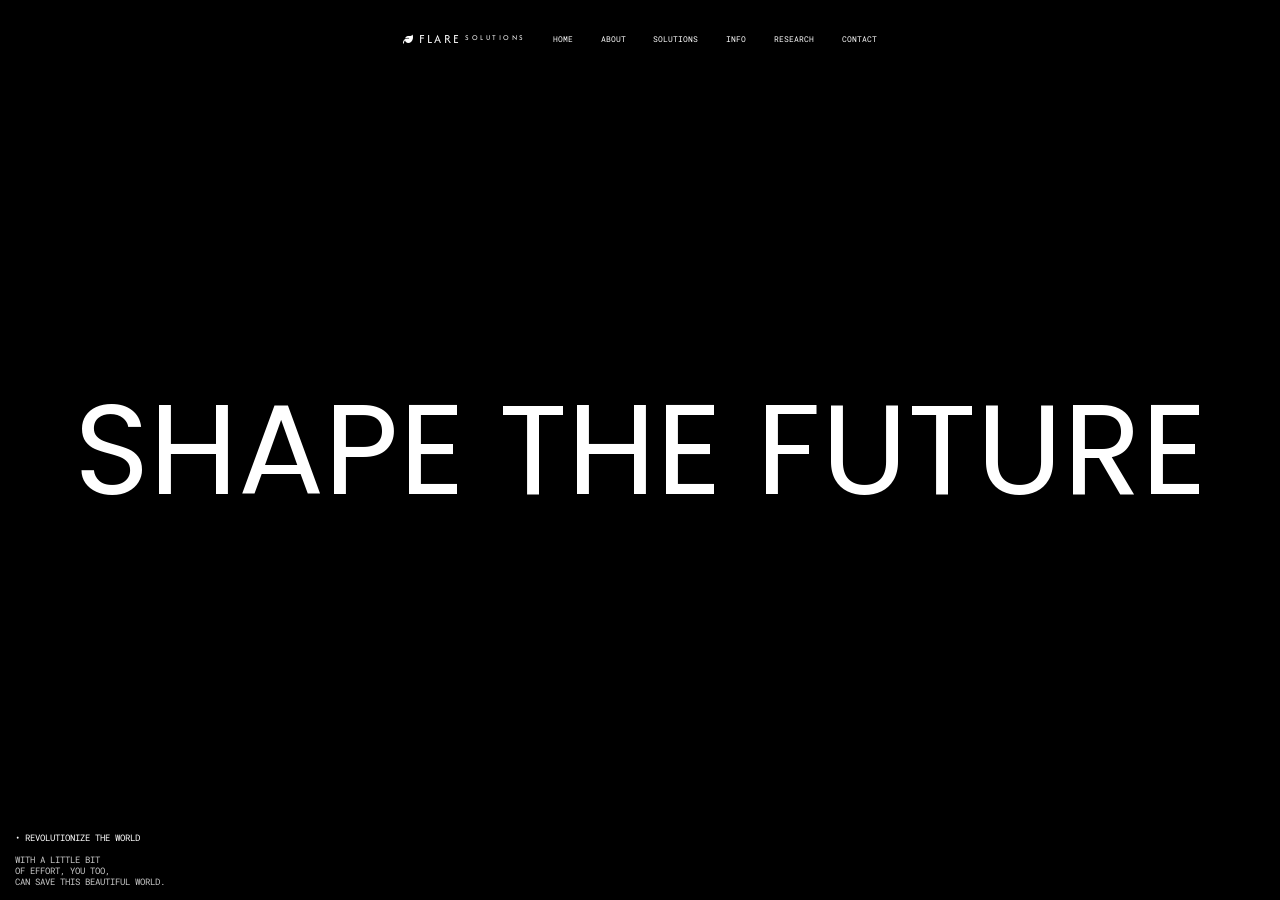
==== index.html @ 669eff5c "Add files via upload" ====
<!DOCTYPE html>
<html lang="en">
    <head>
        <meta charset="UTF-8" />
        <meta name="viewport" content="width=device-width, initial-scale=1.0" />
        <title>TSA</title>
        <!-- FONT AWESOME -->
        <link
            rel="stylesheet"
            href="https://cdnjs.cloudflare.com/ajax/libs/font-awesome/6.4.2/css/all.min.css"
        />
        <!-- STYLESHEETS -->
        <link rel="stylesheet" href="css/styles.css" />
    </head>
    <body>
        <!-- NAVBAR (WINDOW 1) -->
        <div id="nav">
            <div id="navLogo">
                <i class="fa-solid fa-leaf"></i>
                <span
                    >FLARE
                    <span>SOLUTIONS</span>
                </span>
            </div>
            <div id="navLinks">
                <a href="/">HOME</a>
                <a href="/">ABOUT</a>
                <a href="/">SOLUTIONS</a>
                <a href="/">INFO</a>
                <a href="/">RESEARCH</a>
                <a href="/">CONTACT</a>
            </div>
        </div>
        <!-- MAIN VIDEO (WINDOW 1) -->
        <video id="mainVideo" disablePictureInPicture autoplay loop muted>
            <source src="videos/final.mp4" type="video/mp4" />
        </video>
        <!-- TITLE -->
        <span id="title">SHAPE THE FUTURE</span>
        <!-- DESC (WINDOW 1) -->
        <span id="desc">
            <span>• REVOLUTIONIZE THE WORLD</span>
            <br /><br />
            WITH A LITTLE BIT <br />OF EFFORT, YOU TOO,<br />
            CAN SAVE THIS BEAUTIFUL WORLD.</span
        >
        <script src="js/scripts.js"></script>
    </body>
</html>
---- css/styles.css ----
@import url("https://fonts.googleapis.com/css2?family=Afacad&family=Poppins:wght@500&family=Roboto+Mono&display=swap");

body {
    color: white;
    background: black;
    font-family: "Roboto Mono", monospace;
}

a {
    color: white;
    text-decoration: none;
}

/* NAVBAR */

#nav {
    position: absolute;
    top: 1.5vw;
    left: 50%;
    transform: translateX(-50%);
    width: 40vw;
    height: 3vw;
    background: rgba(0, 0, 0, 0.1);
    backdrop-filter: blur(1vw);
}

#navLogo {
    position: relative;
    top: 50%;
    left: 1.5vw;
    transform: translateY(-50%);
    width: 5vw;
    font-size: 0.8vw;
    cursor: pointer;
    font-family: "Afacad", sans-serif;
    transition: 0.25s;
}

#navLogo:hover {
    color: red;
}

#navLogo > span {
    margin-left: 0.3vw;
    letter-spacing: 0.2vw;
    font-size: 1vw;
}

#navLogo > span > span {
    position: absolute;
    top: 0.1vw;
    margin-left: 0.25vw;
    font-size: 0.6vw;
}

#navLinks {
    position: absolute;
    top: 50%;
    right: 1.5vw;
    transform: translateY(-50%);
    font-size: 0.65vw;
}

#navLinks > a::before {
    content: "• ";
    opacity: 0%;
}

#navLinks > a:hover::before {
    opacity: 100%;
}

#navLinks > a {
    margin-left: 1vw;
}

#navLinks > a:hover,
#navLinks > a:hover::before {
    color: red;
    transition: 0.25s;
}

/* VIDEO */

#mainVideo {
    position: absolute;
    top: 0;
    left: 0;
    width: 100vw;
    height: 100vh;
    object-fit: cover;
    opacity: 60%;
    z-index: -1;
}

/* TITLE/DESC */

#title {
    position: absolute;
    top: 50%;
    left: 50%;
    transform: translate(-50%, -50%);
    font-size: 10vw;
    width: 100vw;
    font-family: "Poppins", sans-serif;
    text-align: center;
    filter: invert(0);
    mix-blend-mode: difference;
}

#desc {
    font-size: 0.7vw;
    position: absolute;
    left: 1.2vw;
    bottom: 1vw;
    color: rgb(200, 200, 200);
}

#desc > span {
    color: white;
}
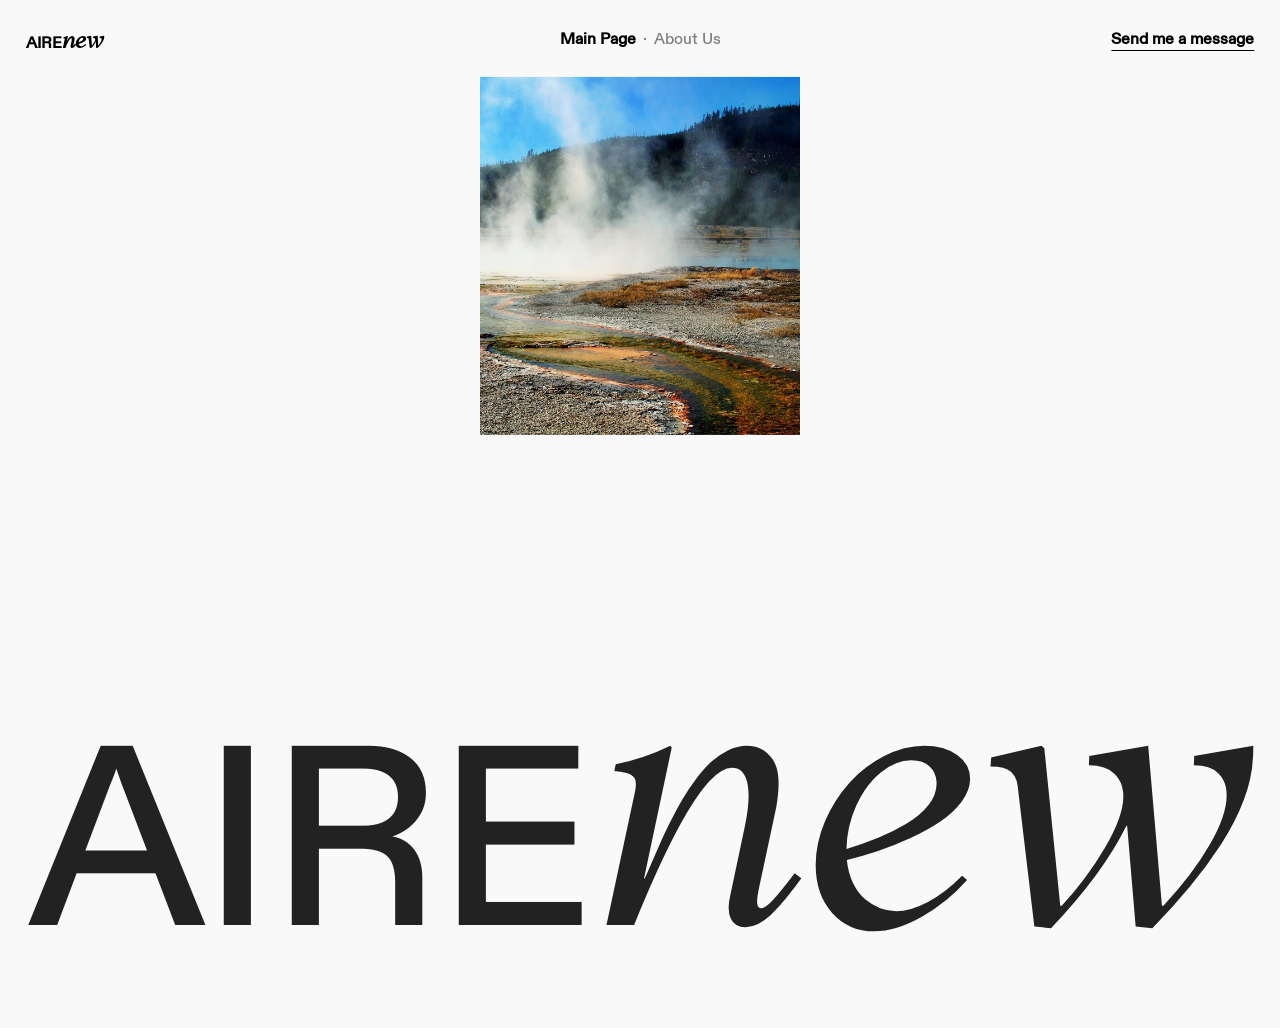
==== commit 8058f33c: "Add files via upload" ====
--- a/index.html
+++ b/index.html
@@ -1,49 +1,34 @@
 <!DOCTYPE html>
 <html lang="en">
-    <head>
-        <meta charset="UTF-8" />
-        <meta name="viewport" content="width=device-width, initial-scale=1.0" />
-        <title>TSA</title>
-        <!-- FONT AWESOME -->
-        <link
-            rel="stylesheet"
-            href="https://cdnjs.cloudflare.com/ajax/libs/font-awesome/6.4.2/css/all.min.css"
-        />
-        <!-- STYLESHEETS -->
-        <link rel="stylesheet" href="css/styles.css" />
-    </head>
-    <body>
-        <!-- NAVBAR (WINDOW 1) -->
-        <div id="nav">
-            <div id="navLogo">
-                <i class="fa-solid fa-leaf"></i>
-                <span
-                    >FLARE
-                    <span>SOLUTIONS</span>
-                </span>
-            </div>
-            <div id="navLinks">
-                <a href="/">HOME</a>
-                <a href="/">ABOUT</a>
-                <a href="/">SOLUTIONS</a>
-                <a href="/">INFO</a>
-                <a href="/">RESEARCH</a>
-                <a href="/">CONTACT</a>
-            </div>
-        </div>
-        <!-- MAIN VIDEO (WINDOW 1) -->
-        <video id="mainVideo" disablePictureInPicture autoplay loop muted>
-            <source src="videos/final.mp4" type="video/mp4" />
-        </video>
-        <!-- TITLE -->
-        <span id="title">SHAPE THE FUTURE</span>
-        <!-- DESC (WINDOW 1) -->
-        <span id="desc">
-            <span>• REVOLUTIONIZE THE WORLD</span>
-            <br /><br />
-            WITH A LITTLE BIT <br />OF EFFORT, YOU TOO,<br />
-            CAN SAVE THIS BEAUTIFUL WORLD.</span
-        >
-        <script src="js/scripts.js"></script>
-    </body>
-</html>
+<head>
+    <meta charset="UTF-8">
+    <meta name="viewport" content="width=device-width, initial-scale=1.0">
+    <link rel="stylesheet" href="./css/styles.css" />
+    <title>AIRENEW</title>
+    <script src="./js/jquery-3.7.1.min.js"></script>
+</head>
+<body>
+    <a id="logo" href="/"><span>AIRE</span><span style="font-family:'Inf';font-size:1.8vw"">new</span></a>
+    <div id="nav">
+        <a id="main-page" href="/">Main Page</a> · <a id="about-us" href="/">About Us</a>
+    </div>
+    <a id="message" href="mailto:just.another.phu@gmail.com">Send me a message</a>
+    <div id="title">
+        <span class="aire"><span>A</span><span>I</span><span>R</span><span>E</span></span><span class="new"><span>n</span><span>e</span><span>w</span></span>
+    </div>
+    <div id="title-cover"></div>
+    <div id="imgs">
+        <img class="img" id="img-0" src="./src/img/energy.png">
+        <img class="img" id="img-1" src="./src/img/solarpanels.jpg">
+        <img id="img-2" src="./src/img/geothermal.jpg">
+        <img class="img" id="img-3" src="./src/img/insul.png">
+        <img class="img" id="img-4" src="./src/img/thermo.png">
+    </div>
+    <div id="info-ctn">
+        <span id="info"></span>
+        <div id="info-cover"></div>
+        <span id="long-info"></span>
+    </div>
+    <script src="./js/main.js"></script>
+</body>
+</html>
--- a/css/styles.css
+++ b/css/styles.css
@@ -1,121 +1,278 @@
-@import url("https://fonts.googleapis.com/css2?family=Afacad&family=Poppins:wght@500&family=Roboto+Mono&display=swap");
+@font-face {
+    font-family: "Dia";
+    src: url(../src/fonts/ABCDiatype.ttf);
+}
+
+@font-face {
+    font-family: "Inf";
+    src: url(../src/fonts/Inferi.ttf);
+}
 
 body {
-    color: white;
-    background: black;
-    font-family: "Roboto Mono", monospace;
+    background: #f9f9f9;
+    color: #222;
+    overflow: hidden;
+    font-family: "Dia";
 }
 
 a {
-    color: white;
     text-decoration: none;
-}
-
-/* NAVBAR */
+    color: rgba(0, 0, 0, 0.5);
+    transition: color 0.25s;
+}
+
+a:hover {
+    color: red !important;
+}
+
+#logo {
+    color: rgba(0, 0, 0, 1);
+    font-size: 1.25vw;
+    font-weight: bold;
+    position: absolute;
+    left: 2vw;
+    top: 2vw;
+}
 
 #nav {
-    position: absolute;
-    top: 1.5vw;
-    left: 50%;
+    color: rgba(0, 0, 0, 0.5);
+    font-size: 1.25vw;
+    position: absolute;
+    left: 50%;
+    top: 2vw;
     transform: translateX(-50%);
-    width: 40vw;
-    height: 3vw;
-    background: rgba(0, 0, 0, 0.1);
-    backdrop-filter: blur(1vw);
-}
-
-#navLogo {
-    position: relative;
+}
+
+#main-page {
+    color: rgba(0, 0, 0, 1);
+    font-weight: bold;
+}
+
+#message {
+    color: rgba(0, 0, 0, 1);
+    font-size: 1.25vw;
+    font-weight: bold;
+    position: absolute;
+    right: 2vw;
+    top: 2vw;
+    text-decoration: underline #000 1px;
+    text-underline-offset: .5vw;
+}
+
+#logo, #nav, #message {
+    opacity: 0;
+    animation: appear 2s forwards 4s;
+}
+
+@keyframes appear {
+    100% {
+        opacity: 1;
+    }
+}
+
+#title {
+    letter-spacing: -0.25vw;
+    position: absolute;
+    left: 50%;
+    bottom: 50%;
+    transform: translate(-50%, 50%);
+    animation: title-end 1s forwards cubic-bezier(0.79,0.14,0.15,0.86) 2.5s;
+    transition: all 1s;
+}
+
+@keyframes title-end {
+    100% {
+        bottom: -6vw;
+        transform: translate(-50%, 0);
+    }
+}
+
+.aire {
+    font-family: "Dia";
+    font-size: 5vw;
+    position: relative;
+    top: 4vw;
+}
+
+.new {
+    font-family: "Inf";
+    font-size: 7.25vw;
+    position: relative;
+    top: 4vw;
+}
+
+.up {
+    position: relative;
+    animation: move-up .5s forwards cubic-bezier(0.79,0.14,0.15,0.86);
+}
+
+@keyframes move-up {
+    0% {
+        bottom: 0;
+    }
+    100% {
+        bottom: 4vw;
+    }
+}
+
+#title-cover {
+    height: 5vw;
+    width: 25vw;
+    background: #f9f9f9;
+    position: absolute;
+    left: 50%;
     top: 50%;
-    left: 1.5vw;
-    transform: translateY(-50%);
-    width: 5vw;
-    font-size: 0.8vw;
+    transform: translate(-50%, -50%);
+    margin-top: 5vw;
+    z-index: 0;
+    animation: disappear 0.1s forwards 1s;
+}
+
+@keyframes disappear {
+    100% {
+        opacity: 0;
+    }
+}
+
+.aire {
+    position: relative;
+    animation: move-left 1s forwards cubic-bezier(0.79,0.14,0.15,0.86) 1s, aire-end 1s forwards cubic-bezier(0.79,0.14,0.15,0.86) 2.5s;
+}
+
+@keyframes move-left {
+    0% {
+        right: 0;
+    }
+    100% {
+        right: 6vw;
+    }
+}
+
+.new {
+    position: relative;
+    animation: move-right 1s forwards cubic-bezier(0.79,0.14,0.15,0.86) 1s, new-end 1s forwards cubic-bezier(0.79,0.14,0.15,0.86) 2.5s;
+}
+
+@keyframes move-right {
+    0% {
+        left: 0;
+    }
+    100% {
+        left: 8vw;
+    }
+}
+
+#imgs {
     cursor: pointer;
-    font-family: "Afacad", sans-serif;
-    transition: 0.25s;
-}
-
-#navLogo:hover {
-    color: red;
-}
-
-#navLogo > span {
-    margin-left: 0.3vw;
-    letter-spacing: 0.2vw;
-    font-size: 1vw;
-}
-
-#navLogo > span > span {
-    position: absolute;
-    top: 0.1vw;
-    margin-left: 0.25vw;
-    font-size: 0.6vw;
-}
-
-#navLinks {
-    position: absolute;
+}
+
+.img {
+    width: 15.05vw;
+    height: 0;
+    object-fit: cover;
+    position: absolute;
+    top: 6vw;
+    transform: translateX(-50%);
+    transition: all 1s;
+}
+
+#img-0 {
+    left: 15%;
+}
+
+#img-1 {
+    left: 30%;
+}
+
+#img-2 {
+    width: 0;
+    height: 28vw;
+    object-fit: cover;
+    position: absolute;
+    left: 50%;
     top: 50%;
-    right: 1.5vw;
-    transform: translateY(-50%);
-    font-size: 0.65vw;
-}
-
-#navLinks > a::before {
-    content: "• ";
-    opacity: 0%;
-}
-
-#navLinks > a:hover::before {
-    opacity: 100%;
-}
-
-#navLinks > a {
-    margin-left: 1vw;
-}
-
-#navLinks > a:hover,
-#navLinks > a:hover::before {
-    color: red;
-    transition: 0.25s;
-}
-
-/* VIDEO */
-
-#mainVideo {
-    position: absolute;
-    top: 0;
-    left: 0;
+    transform: translate(-50%, -50%);
+    animation: size 1s forwards cubic-bezier(0.79,0.14,0.15,0.86) 1.1s, size-2 1s forwards cubic-bezier(0.79,0.14,0.15,0.86) 2.5s;
+    transition: all 1s;
+}
+
+#img-3 {
+    left: 70%;
+}
+
+#img-4 {
+    left: 85%;
+}
+
+@keyframes size {
+    0% {
+        width: 0;
+    }
+    100% {
+        width: 12vw;
+    }
+}
+
+@keyframes size-2 {
+    100% {
+        width: 25vw;
+        transform: translateX(-50%);
+        top: 6vw;
+    }
+}
+
+@keyframes aire-end {
+    100% {
+        font-size: 20vw;
+        right: 0;
+    }
+}
+
+@keyframes new-end {
+    100% {
+        font-size: 29vw;
+        left: 0;
+    }
+}
+
+#info {
+    font-size: 6vw;
+    position: absolute;
+    top: 12vw;
+    left: 32vw;
+}
+
+#info-cover {
     width: 100vw;
-    height: 100vh;
-    object-fit: cover;
-    opacity: 60%;
-    z-index: -1;
-}
-
-/* TITLE/DESC */
-
-#title {
-    position: absolute;
-    top: 50%;
-    left: 50%;
-    transform: translate(-50%, -50%);
-    font-size: 10vw;
-    width: 100vw;
-    font-family: "Poppins", sans-serif;
-    text-align: center;
-    filter: invert(0);
-    mix-blend-mode: difference;
-}
-
-#desc {
-    font-size: 0.7vw;
-    position: absolute;
-    left: 1.2vw;
-    bottom: 1vw;
-    color: rgb(200, 200, 200);
-}
-
-#desc > span {
-    color: white;
-}
+    height: 7vw;
+    background: #f9f9f9;
+    opacity: 0;
+    position: absolute;
+    top: 12vw;
+    left: 32vw;
+}
+
+#long-info {
+    font-size: 1.5vw;
+    position: absolute;
+    top: 20vw;
+    left: 32.4vw;
+    width: 50vw;
+    opacity: 0;
+    transition: all 1s;
+    transition-delay: .5s;
+}
+
+.up2 {
+    position: relative;
+    animation: move-up2 1s forwards cubic-bezier(0.79,0.14,0.15,0.86);
+}
+
+@keyframes move-up2 {
+    0% {
+        bottom: 0;
+    }
+    100% {
+        bottom: 7.5vw;
+    }
+}
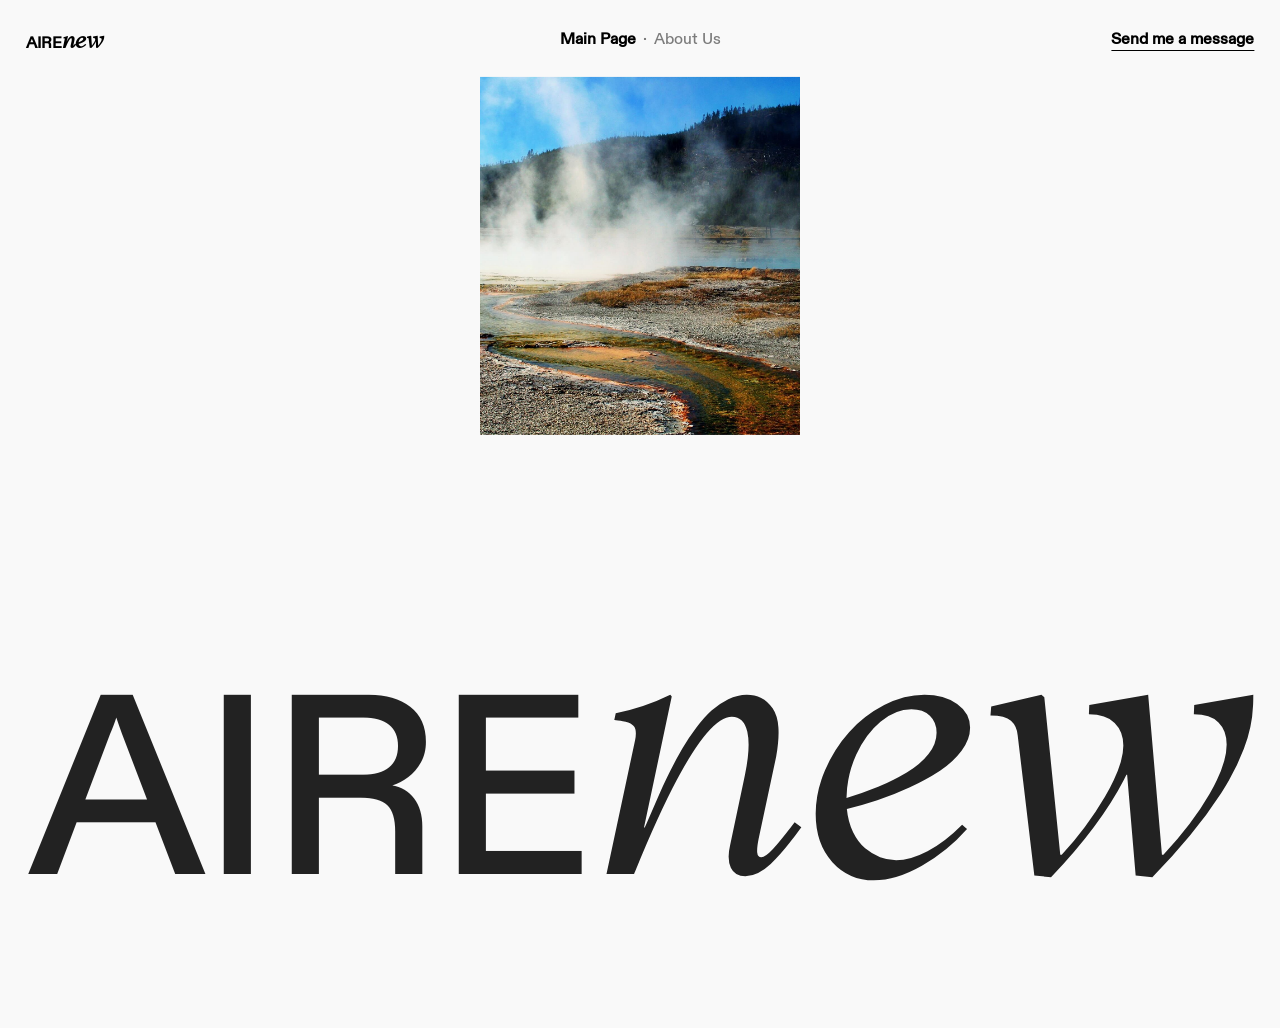
==== commit 7f4fcd85: "Add files via upload" ====
--- a/index.html
+++ b/index.html
@@ -4,8 +4,9 @@
     <meta charset="UTF-8">
     <meta name="viewport" content="width=device-width, initial-scale=1.0">
     <link rel="stylesheet" href="./css/styles.css" />
-    <title>AIRENEW</title>
+    <title>aire.</title>
     <script src="./js/jquery-3.7.1.min.js"></script>
+    <link rel="icon" type="image/x-icon" href="./src/img/leaf.png">
 </head>
 <body>
     <a id="logo" href="/"><span>AIRE</span><span style="font-family:'Inf';font-size:1.8vw"">new</span></a>
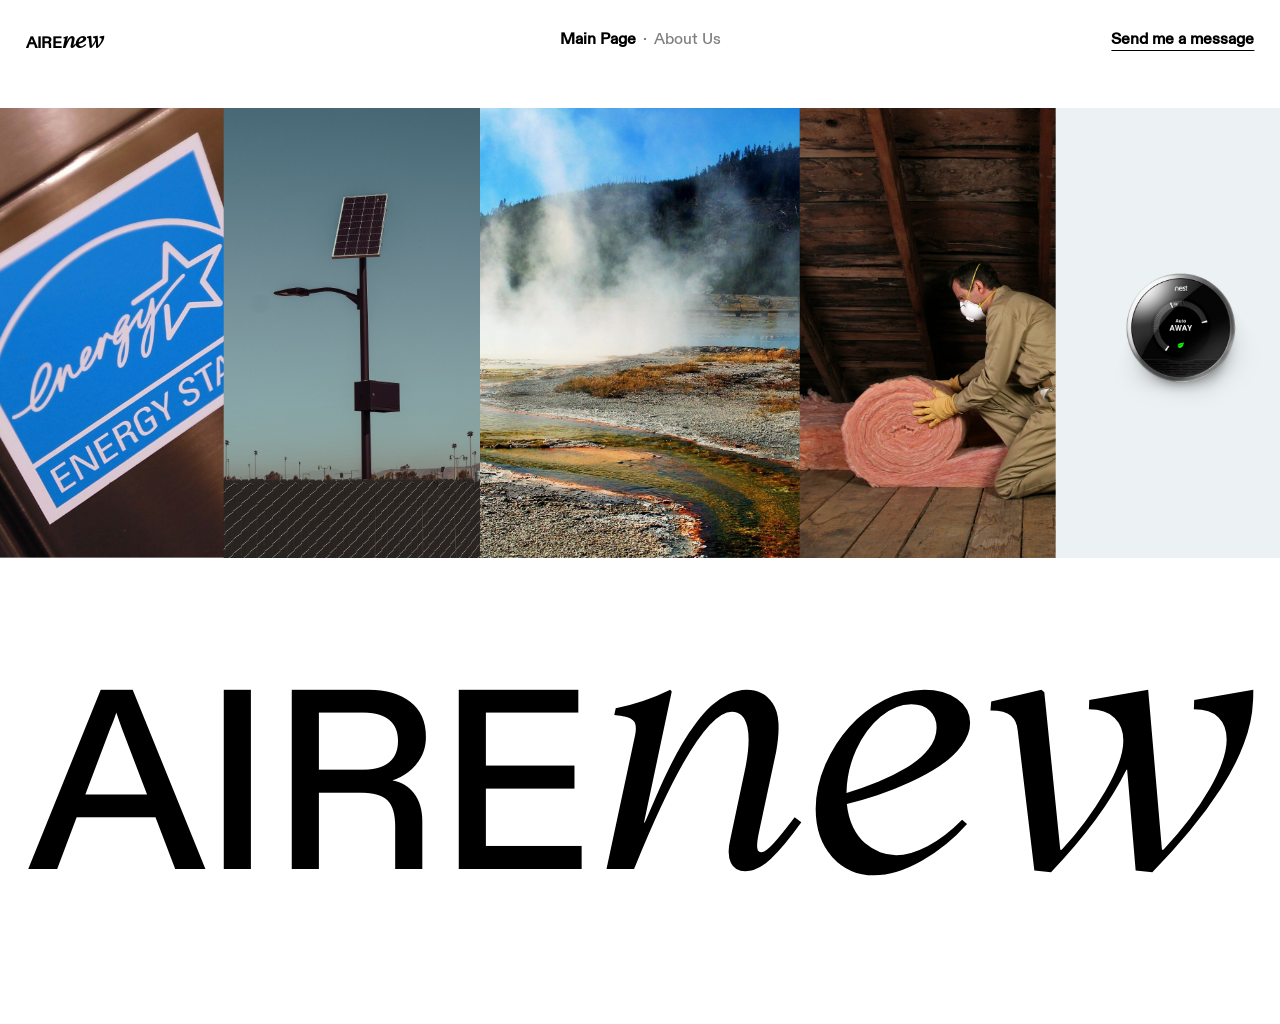
==== commit 92feab41: "asd" ====
--- a/index.html
+++ b/index.html
@@ -9,9 +9,10 @@
     <link rel="icon" type="image/x-icon" href="./src/img/leaf.png">
 </head>
 <body>
+    <div id="cursor"></div>
     <a id="logo" href="/"><span>AIRE</span><span style="font-family:'Inf';font-size:1.8vw"">new</span></a>
     <div id="nav">
-        <a id="main-page" href="/">Main Page</a> · <a id="about-us" href="/">About Us</a>
+        <a id="main-page" href="/">Main Page</a> · <a id="about-us" href="/about.html">About Us</a>
     </div>
     <a id="message" href="mailto:just.another.phu@gmail.com">Send me a message</a>
     <div id="title">
--- a/css/styles.css
+++ b/css/styles.css
@@ -8,11 +8,30 @@
     src: url(../src/fonts/Inferi.ttf);
 }
 
-body {
-    background: #f9f9f9;
-    color: #222;
+:root {
+    --bg: #fff;
+}
+
+html, body {
+    background: var(--bg);
+    color: #000;
     overflow: hidden;
     font-family: "Dia";
+    cursor: none;
+}
+
+#cursor {
+    opacity: 0;
+    width: 1vw;
+    height: 1vw;
+    transform: translate(-0.5vw, -0.5vw);
+    border-radius: 1vw;
+    background: #fff;
+    mix-blend-mode: difference;
+    position: absolute;
+    z-index: 1;
+    pointer-events: none;
+    transition: width 0.25s, height 0.25s, left 0.075s, top 0.075s;
 }
 
 a {
@@ -23,6 +42,7 @@
 
 a:hover {
     color: red !important;
+    cursor: none;
 }
 
 #logo {
@@ -78,12 +98,12 @@
     transform: translate(-50%, 50%);
     animation: title-end 1s forwards cubic-bezier(0.79,0.14,0.15,0.86) 2.5s;
     transition: all 1s;
+    z-index: -1;
 }
 
 @keyframes title-end {
     100% {
-        bottom: -6vw;
-        transform: translate(-50%, 0);
+        bottom: 12vw;
     }
 }
 
@@ -118,13 +138,13 @@
 #title-cover {
     height: 5vw;
     width: 25vw;
-    background: #f9f9f9;
+    background: var(--bg);
     position: absolute;
     left: 50%;
     top: 50%;
     transform: translate(-50%, -50%);
     margin-top: 5vw;
-    z-index: 0;
+    z-index: 2;
     animation: disappear 0.1s forwards 1s;
 }
 
@@ -162,46 +182,58 @@
     }
 }
 
+body:has(#imgs:hover, a:hover) #cursor {
+    width: 2vw;
+    height: 2vw;
+}
+
 #imgs {
-    cursor: pointer;
+    z-index: 1;
 }
 
 .img {
-    width: 15.05vw;
+    width: 20.05vw;
     height: 0;
     object-fit: cover;
     position: absolute;
-    top: 6vw;
+    top: 12vh;
     transform: translateX(-50%);
-    transition: all 1s;
+    transition: all 0.8s;
 }
 
 #img-0 {
-    left: 15%;
+    left: 7.5%;
 }
 
 #img-1 {
-    left: 30%;
+    left: 27.5%;
 }
 
 #img-2 {
     width: 0;
-    height: 28vw;
     object-fit: cover;
     position: absolute;
     left: 50%;
     top: 50%;
     transform: translate(-50%, -50%);
+    transition: all 0.8s;
     animation: size 1s forwards cubic-bezier(0.79,0.14,0.15,0.86) 1.1s, size-2 1s forwards cubic-bezier(0.79,0.14,0.15,0.86) 2.5s;
-    transition: all 1s;
+}
+
+.size1 {
+    height: 50vh;
+}
+
+.size2 {
+    height: 25vh;
 }
 
 #img-3 {
-    left: 70%;
+    left: 72.5%;
 }
 
 #img-4 {
-    left: 85%;
+    left: 92.5%;
 }
 
 @keyframes size {
@@ -216,8 +248,8 @@
 @keyframes size-2 {
     100% {
         width: 25vw;
-        transform: translateX(-50%);
-        top: 6vw;
+        top: 12vh;
+        transform: translate(-50%, 0);
     }
 }
 
@@ -238,24 +270,24 @@
 #info {
     font-size: 6vw;
     position: absolute;
-    top: 12vw;
+    top: 15vw;
     left: 32vw;
 }
 
 #info-cover {
     width: 100vw;
     height: 7vw;
-    background: #f9f9f9;
+    background: var(--bg);
     opacity: 0;
     position: absolute;
-    top: 12vw;
+    top: 15vw;
     left: 32vw;
 }
 
 #long-info {
     font-size: 1.5vw;
     position: absolute;
-    top: 20vw;
+    top: 25vw;
     left: 32.4vw;
     width: 50vw;
     opacity: 0;
